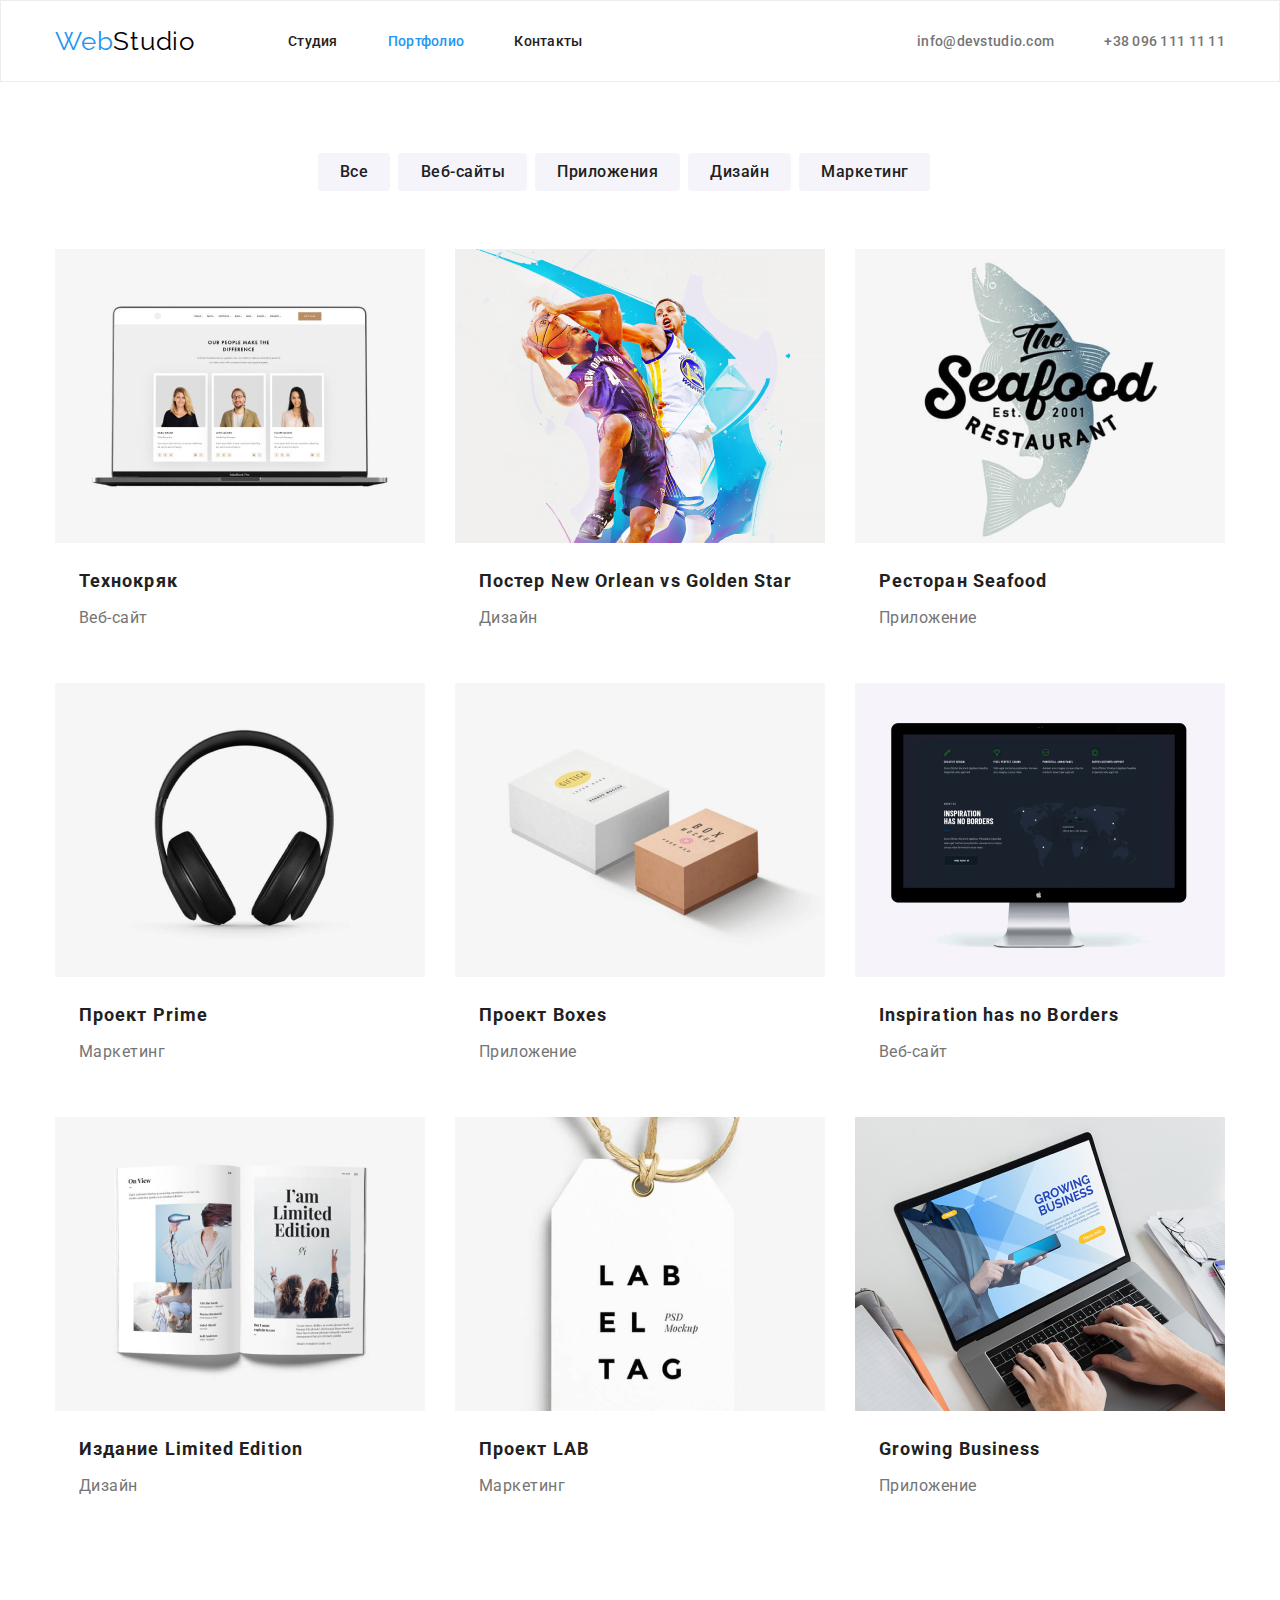
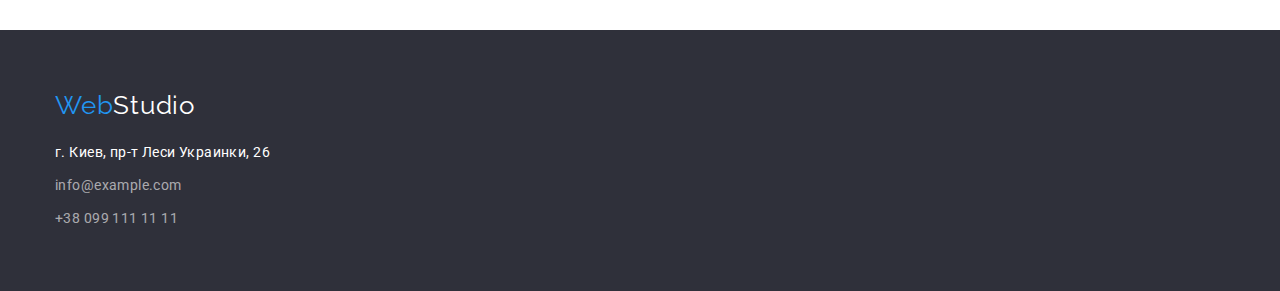
==== portfolio.html @ e7cd5121 "Add files" ====
<!DOCTYPE html>
<html lang="ru">
<head>
    <meta charset="UTF-8">
    <meta name="viewport" content="width=device-width, initial-scale=1.0">
    <title>portfolio</title>
    <link rel="stylesheet" href="./css/modern-normalize.css">
    <link rel="stylesheet" href="./css/style.css">
    <link rel="preconnect" href="https://fonts.gstatic.com">
    <link href="https://fonts.googleapis.com/css2?family=Raleway:wght@700&family=Roboto:wght@400;500;700;900&display=swap" rel="stylesheet">
</head>
<body>
    <header class="header">
        <div class="container">
            <nav class="navigation">
                <a lang="en" class="logo" href="./index.html">Web<span class="logo logo-studio">Studio</span></a>
                <ul class="navigation-list">
                    <li class="navigation-list-item">
                        <a class="navigation-list-link" href="./index.html">Студия</a>
                    </li>
                    <li class="navigation-list-item">
                        <a class="current-link" href="./portfolio.html">Портфолио</a>
                    </li>
                    <li class="navigation-list-item">
                        <a class="navigation-list-link" href="#">Контакты</a>
                    </li>
                </ul>
            </nav>
                <ul class="contacts-list">
                    <li class="contacts-list-item" >
                        <a class="contacts-list-link" href="mailto:info@devstudio.com">info@devstudio.com</a>
                    </li>
                    <li class="contacts-list-item">
                        <a class="contacts-list-link" href="tel:+380961111111">+38 096 111 11 11</a>
                    </li>
                </ul>
            </div>
    </header>
    <main>
        <!--Portfolio-->
        <section class="portfolio-general">
            <div class="container">
                <h1 hidden>Каталог работ</h1>
                <ul class="filter-list">
                    <li class="filter-list-item">
                        <button class="filter-btn" type="button">Все</button>
                    </li>
                    <li class="filter-list-item">
                        <button class="filter-btn web" type="button">Веб-сайты</button>
                    </li>
                    <li class="filter-list-item">
                        <button class="filter-btn" type="button">Приложения</button>
                    </li>
                    <li class="filter-list-item">
                        <button class="filter-btn" type="button">Дизайн</button>
                    </li>
                    <li class="filter-list-item">
                        <button class="filter-btn" type="button">Маркетинг</button>
                    </li>
                </ul>
                <ul class="portfolio-list">
                    <li class="portfolio-list-item">
                        <a class="portfolio-list-link" href="#">
                            <img src="./images/portfolio/project-first.jpg" alt="ноутбук">
                            <div class="portfolio-element">
                                <h2 class="portfolio-list-title">Технокряк</h2>
                                <p class="portfolio-list-description">Веб-сайт</p>
                            </div>      
                        </a>
                    </li>
                    <li class="portfolio-list-item">
                        <a class="portfolio-list-link" href="#">
                            <img src="./images/portfolio/project-second.jpg" alt="баскетболисты">
                            <div class="portfolio-element">
                                <h2 class="portfolio-list-title">Постер <span lang="en">New Orlean vs Golden Star</span></h2>
                                <p class="portfolio-list-description">Дизайн</p>
                            </div>
                        </a>
                    </li>
                    <li class="portfolio-list-item">
                        <a class="portfolio-list-link" href="#">
                            <img src="./images/portfolio/project-third.jpg" alt="логотип ресторана">
                            <div class="portfolio-element">
                                <h2 class="portfolio-list-title">Ресторан <span lang="en">Seafood</span></h2>
                                <p class="portfolio-list-description">Приложение</p>
                            </div>
                        </a>
                    </li>
                    <li class="portfolio-list-item">
                        <a class="portfolio-list-link" href="#">
                            <img src="./images/portfolio/project-fourth.jpg" alt="наушники">
                            <div class="portfolio-element">
                                <h2 class="portfolio-list-title">Проект <span lang="en">Prime</span></h2>
                                <p class="portfolio-list-description">Маркетинг</p>
                            </div>                          
                        </a>
                    </li>
                    <li class="portfolio-list-item">
                        <a class="portfolio-list-link" href="#">
                            <img src="./images/portfolio/project-fifth.jpg" alt=" две коробки">
                            <div class="portfolio-element">
                                <h2 class="portfolio-list-title">Проект <span lang="en">Boxes</span></h2>
                                <p class="portfolio-list-description">Приложение</p>
                            </div>
                        </a>
                    </li>
                    <li class="portfolio-list-item">
                        <a class="portfolio-list-link" href="#">
                            <img src="./images/portfolio/project-sixth.jpg" alt="компьютер моноблок">
                            <div class="portfolio-element">
                                <h2 class="portfolio-list-title"><span lang="en">Inspiration has no Borders</span></h2>
                                <p class="portfolio-list-description">Веб-сайт</p>
                            </div>
                        </a>
                    </li>
                    <li class="portfolio-list-item">
                        <a class="portfolio-list-link" href="#">
                            <img src="./images/portfolio/project-seventh.jpg" alt="раскрытая книга">
                            <div class="portfolio-element">
                                <h2 class="portfolio-list-title">Издание <span lang="en">Limited Edition</span></h2>
                                <p class="portfolio-list-description">Дизайн</p>
                            </div>
                        </a>
                    </li>
                    <li class="portfolio-list-item">
                        <a class="portfolio-list-link" href="#">
                            <img src="./images/portfolio/project-eighth.jpg" alt="ярлык">
                            <div class="portfolio-element">
                                <h2 class="portfolio-list-title">Проект <span lang="en">LAB</span></h2>
                                <p class="portfolio-list-description">Маркетинг</p>
                            </div>
                        </a>
                    </li>
                    <li class="portfolio-list-item">
                        <a class="portfolio-list-link" href="#">
                            <img src="./images/portfolio/project-ninth.jpg" alt="работа на ноутбуке">
                            <div class="portfolio-element">
                                <h2 class="portfolio-list-title"><span lang="en">Growing Business</span></h2>
                                <p class="portfolio-list-description">Приложение</p>
                            </div>                         
                        </a>
                    </li>
                </ul>
            </div>
        </section>
    </main>
    <footer class="footer">
        <div class="container">
            <a lang="en" class="logo" href="./index.html">Web<span class="logo logo-studio-footer">Studio</span></a>
            <address class="address-block">
                <p class="address">г. Киев, пр-т Леси Украинки, 26</p>
                <ul class="contacts-footer-list">
                    <li class="contacts-footer-element">
                        <a class="contacts-footer-item" href="#">info@example.com</a> 
                    </li>
                    <li class="contacts-footer-element">
                        <a class="contacts-footer-item" href="#">+38 099 111 11 11</a>
                    </li>
                </ul>
            </address>
        </div>
    </footer>
    </body>
</html>
---- css/style.css ----
/*======Переменные======*/
:root {
    --main-color: #FFFFFF;
    --logo-studio-header-color: #000000;
    --header-hero-footer-bg-color: #2F303A;
    --accent-color: #2196F3;
    --description-color: #757575;
    --title-and-nav-font-color: #212121;
    --bg-color-secondary: #F5F4FA;
    --common-font-size: 16px;
    --contact-footer-color: #ffffff99;
    --border-color: #ECECEC;
}

/*======Наследуемые стили======*/
body {
    font-family: 'Roboto', sans-serif;
    letter-spacing: 0.03em;
    background-color: var(--main-color);
}

h1,
h2,
h3,
h4,
h5,
h6,
p {
    margin: 0;
}

ul,
ol {
    margin: 0;
    padding: 0;
}

img {
    display: block;
}

.container {
    width: 1200px;
    padding-left: 15px;
    padding-right: 15px;
    margin-left: auto;
    margin-right: auto;
}

/*======Шапка сайта======*/
.header .container {
    display: flex;
    align-items: center;
}

.header{
    background: var(--main-color);
    border: 1px solid var(--border-color);
}

.logo {
    font-family: 'Raleway';
    text-decoration: none;
    font-size: 26px;
    line-height: 1.192;
    letter-spacing: 0.03em;
    color: var(--accent-color);
}

.logo-studio {
    color: var(--logo-studio-header-color);
    margin-right: 93px;
}

.navigation-list-link,
.current-link,
.contacts-list-link {
    display: inline-block;
    padding-top: 32px;
    padding-bottom: 32px;

    font-weight: 500;
    font-size: 14px;
    line-height: 1.143;
    letter-spacing: 0.02em;
    color: var(--title-and-nav-font-color);
    text-decoration: none;
}

.navigation {
    display: flex;
    align-items: center;
}

.navigation-list {
    display: flex;
    align-items: center;
}

.navigation-list-item:not(:last-child) {
    margin-right: 50px;
}

.navigation-list-link:hover,
.navigation-list-link:focus {
    color: var(--accent-color);
}

.current-link {
    color: var(--accent-color);
}

.contacts-list {
    display: flex;
    margin-left: auto;
}

.contacts-list-link {
    color: var(--description-color);
}

.contacts-list-item:not(:last-child) {
    margin-right: 50px;
}

.contacts-list-link:hover,
.contacts-list-link:focus {
    color: var(--accent-color);
}

/*======Поля секций======*/
.section-padding {
    padding-top: 94px;
    padding-bottom: 94px;
}

/*======Герой======*/
.hero {
    background-color: var(--header-hero-footer-bg-color);
}

.hero .container {
    text-align: center;
    padding: 200px 252px;
}

.main-title {
    margin-bottom: 30px;
    font-weight: 900;
    font-size: 44px;
    line-height: 1.363;
    letter-spacing: 0.06em;
    text-transform: uppercase;
    color: var(--main-color);
}

.order-btn {
    padding: 10px 32px;
    border: none;
    border-radius: 4px;

    font-weight: 700;
    font-size: var(--common-font-size);
    line-height: 1.875;
    letter-spacing: 0.06em;
    color: var(--main-color);
    background-color: var(--accent-color);
    cursor: pointer;
}

/*======Особенности работы======*/
.hide-title {
    display: none;
}

.features-list {
    display: flex;
}

.features-list-item:not(:last-child) {
    margin-right: 30px;

}

.features-list-title {
    padding-bottom: 10px;

    font-weight: 700;
    font-size: 14px;
    line-height: 1.143;
    letter-spacing: 0.03em;
    text-transform: uppercase;
    color: var(--title-and-nav-font-color);
}

.features-list-description {
    width: 270px;
    height: 75px; 

    font-weight: 400;
    font-size: 14px;
    line-height: 1.714;
    letter-spacing: 0.03em;
    color: var(--description-color);
}

/*======Чем занимаемся======*/
.activity {
    padding-bottom: 94px;
}

.activity .container {
    text-align: center;
}

.activity-title {
    margin-bottom: 50px;
    font-weight: 700;
    font-size: 36px;
    line-height: 1.167;
    letter-spacing: 0.03em;
    color: var(--title-and-nav-font-color);
}

.activity-list {
    display: flex;
    margin: -15px;
}

.activity-list-item {
    margin: 15px;
}

/*======Команда======*/
.team {
    background-color: var(--bg-color-secondary);
}

.team .container {
    text-align: center;
}

.team-title {
    margin-bottom: 50px;
    font-weight: 700;
    font-size: 36px;
    line-height: 1.167;
    letter-spacing: 0.03em;
    color: var(--title-and-nav-font-color);
    }

.team-members-list{
    display: flex;
}

.team-member-title {
    margin-bottom: 10px;
    font-weight: 500;
    font-size: var(--common-font-size);
    line-height: 1.188;
    letter-spacing: 0.03em;
    color: var(--title-and-nav-font-color);
    }

.team-member-position {
    font-weight: 400;
    font-size: var(--common-font-size);
    line-height: 1.188;
    letter-spacing: 0.03em;
    color: var(--description-color);
}

.member-card {
    padding-top: 30px;
    padding-bottom: 30px;
    padding-right: auto;
    padding-left: auto;
}

.team-element {
    width: calc((100% - 90px) / 4);
    margin-right: 30px;
}

.team-element:nth-child(4n) {
    margin-right: 0;
}

/*======Подвал======*/
.footer .container {
    padding-top: 60px;
    padding-bottom: 60px;
}

.footer {
    background-color: var(--header-hero-footer-bg-color);
}

.logo-studio-footer {
    color: var(--main-color);
}

.address,
.contacts-footer-item {
    font-weight: 400;
    font-size: 14px;
    font-style: normal;
    line-height: 1.714;
    letter-spacing: 0.03em;
    color: var(--main-color);
}

.address-block {
    margin-top: 20px;
}

.contacts-footer-item {
    color: var(--contact-footer-color);
    text-decoration: none;
} 

.contacts-footer-item:hover,
.contacts-footer-item:focus {
    color: var(--accent-color);
}

.contacts-footer-element {
    margin-top: 9px;
}

/*======Стили списков на странице======*/

ul[class*="list"] {
    list-style: none;
}

/* =========================PORTFOLIO=========================== */

/*======Фильтр======*/
.portfolio-general {
    padding-top: 71px;
    padding-bottom: 109px;
}

.filter-list {
    display: flex;
    padding-bottom: 58px;
    padding-left: 263px;
    padding-right: 300px;
}

.filter-list-item:not(:last-child) {
    margin-right: 8px;
}

.filter-btn {
    padding: 6px 22px;
    border: none;
    border-radius: 4px;

    font-weight: 500;
    font-size: var(--common-font-size);
    line-height: 1.625;
    text-align: center;
    letter-spacing: 0.03em;
    color: var(--title-and-nav-font-color);
    background-color: var(--bg-color-secondary);
    cursor: pointer;
}

.web {
    min-width: 129px;
}

.filter-btn:hover,
.filter-btn:focus {
    background-color: var(--accent-color);
    color: var(--main-color);
}

/*======Портфолио======*/
.portfolio-list-link {
    text-decoration: none;
}

.portfolio-list-title {
    margin-bottom: 4px;
    font-weight: 700;
    font-size: 18px;
    line-height: 2;
    letter-spacing: 0.06em;
    color: var(--title-and-nav-font-color);
}

.portfolio-list-description {
    font-weight: 400;
    font-size: var(--common-font-size);
    line-height: 1.875;
    letter-spacing: 0.03em;
    color: var(--description-color);
}

.portfolio-list {
    display: flex;
    flex-wrap: wrap;
}

.portfolio-list-item {
    width: calc((100% - 60px ) / 3);
    margin-right: 30px;
    margin-bottom: 30px;
}

.portfolio-list-item:nth-child(3n) {
    margin-right: 0;
}

.portfolio-list-item:nth-last-child(-n + 3) {
    margin-bottom: 0;
}

.portfolio-element {
    padding-top: 20px;
    padding-bottom: 20px;
    padding-left: 24px;
}
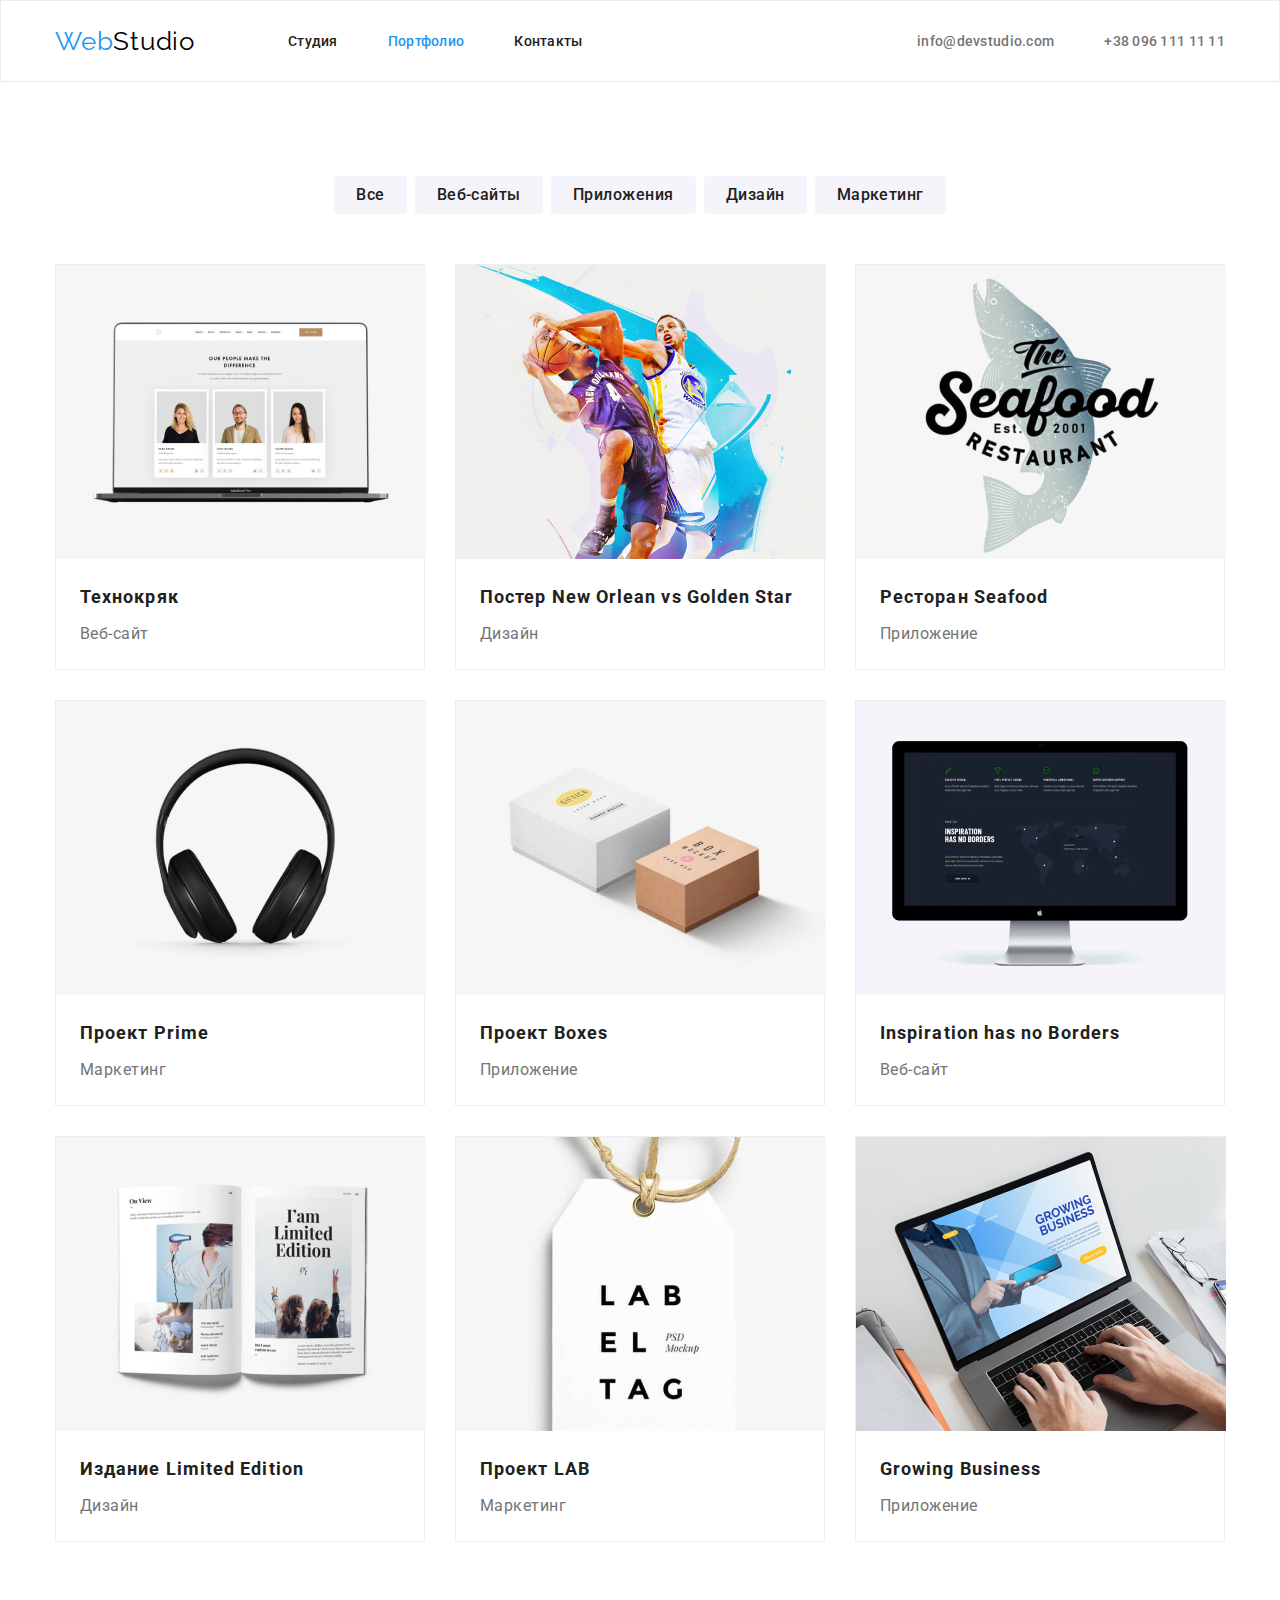
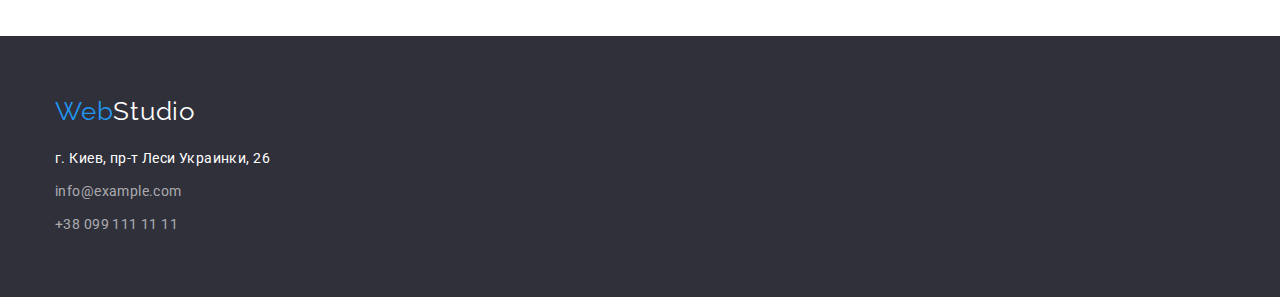
==== commit 8dc23fbd: "Upgrade files" ====
--- a/portfolio.html
+++ b/portfolio.html
@@ -38,7 +38,7 @@
     </header>
     <main>
         <!--Portfolio-->
-        <section class="portfolio-general">
+        <section class="portfolio-general  section-padding">
             <div class="container">
                 <h1 hidden>Каталог работ</h1>
                 <ul class="filter-list">
@@ -46,7 +46,7 @@
                         <button class="filter-btn" type="button">Все</button>
                     </li>
                     <li class="filter-list-item">
-                        <button class="filter-btn web" type="button">Веб-сайты</button>
+                        <button class="filter-btn" type="button">Веб-сайты</button>
                     </li>
                     <li class="filter-list-item">
                         <button class="filter-btn" type="button">Приложения</button>
--- a/css/style.css
+++ b/css/style.css
@@ -9,7 +9,8 @@
     --bg-color-secondary: #F5F4FA;
     --common-font-size: 16px;
     --contact-footer-color: #ffffff99;
-    --border-color: #ECECEC;
+    --border-header-color: #ECECEC;
+    --border-items-color: #EEEEEE;
 }
 
 /*======Наследуемые стили======*/
@@ -55,7 +56,7 @@
 
 .header{
     background: var(--main-color);
-    border: 1px solid var(--border-color);
+    border: 1px solid var(--border-header-color);
 }
 
 .logo {
@@ -337,16 +338,10 @@
 /* =========================PORTFOLIO=========================== */
 
 /*======Фильтр======*/
-.portfolio-general {
-    padding-top: 71px;
-    padding-bottom: 109px;
-}
-
 .filter-list {
     display: flex;
-    padding-bottom: 58px;
-    padding-left: 263px;
-    padding-right: 300px;
+    justify-content: center;
+    padding-bottom: 50px;
 }
 
 .filter-list-item:not(:last-child) {
@@ -366,10 +361,6 @@
     color: var(--title-and-nav-font-color);
     background-color: var(--bg-color-secondary);
     cursor: pointer;
-}
-
-.web {
-    min-width: 129px;
 }
 
 .filter-btn:hover,
@@ -409,6 +400,7 @@
     width: calc((100% - 60px ) / 3);
     margin-right: 30px;
     margin-bottom: 30px;
+    border: 1px solid var(--border-items-color);
 }
 
 .portfolio-list-item:nth-child(3n) {
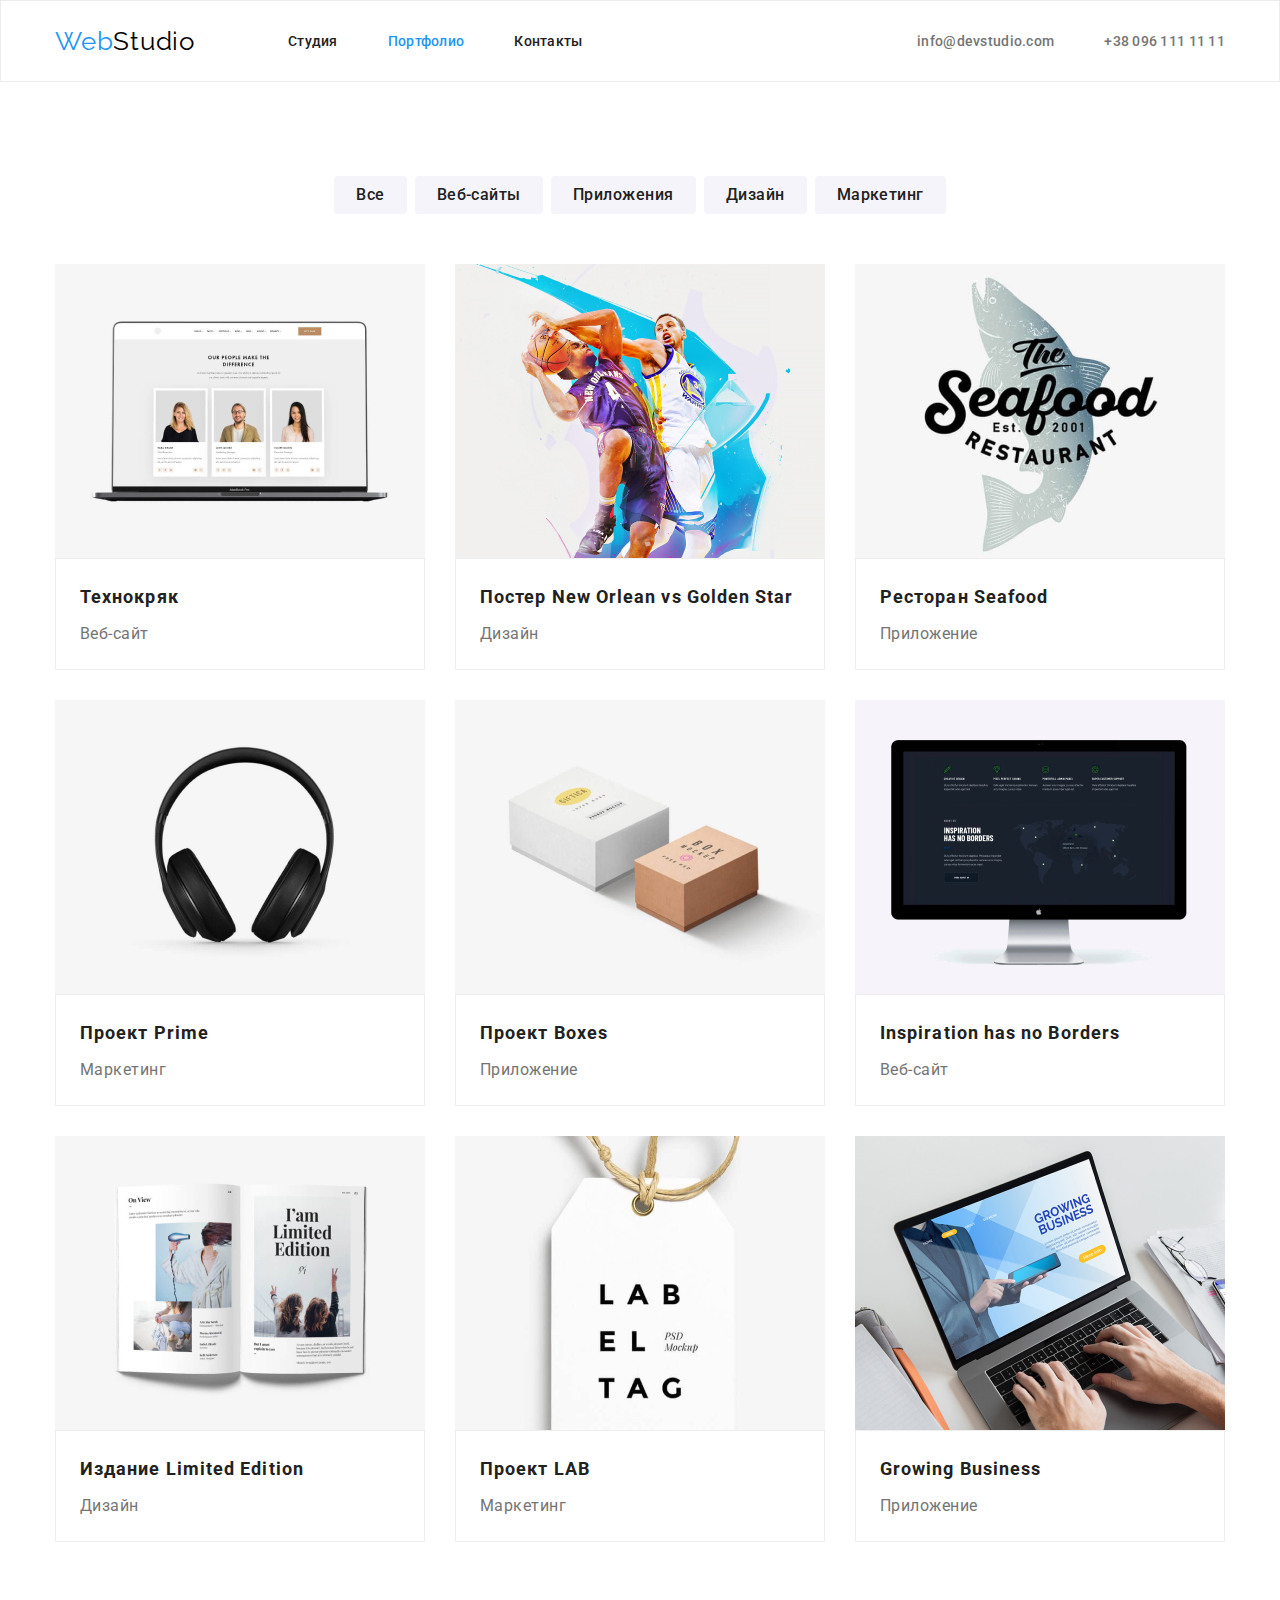
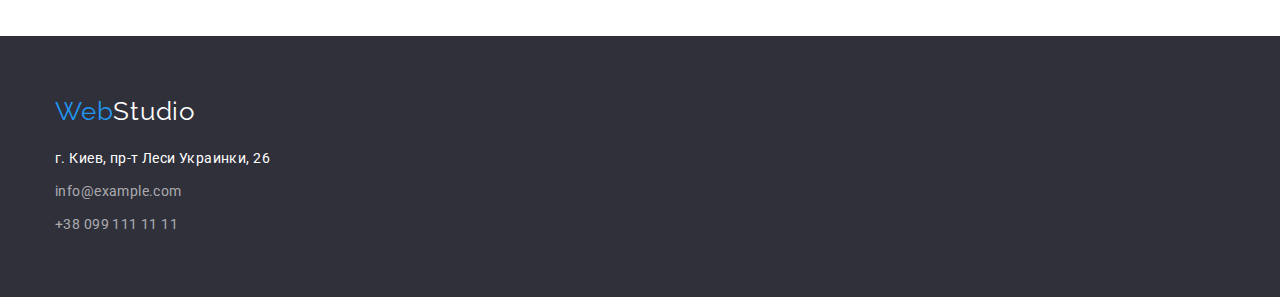
==== commit a85d42d8: "Upgrade file" ====
--- a/portfolio.html
+++ b/portfolio.html
@@ -13,7 +13,7 @@
     <header class="header">
         <div class="container">
             <nav class="navigation">
-                <a lang="en" class="logo" href="./index.html">Web<span class="logo logo-studio">Studio</span></a>
+                <a lang="en" class="logotype" href="./index.html">Web<span class="logo-studio">Studio</span></a>
                 <ul class="navigation-list">
                     <li class="navigation-list-item">
                         <a class="navigation-list-link" href="./index.html">Студия</a>
@@ -61,8 +61,8 @@
                 <ul class="portfolio-list">
                     <li class="portfolio-list-item">
                         <a class="portfolio-list-link" href="#">
-                            <img src="./images/portfolio/project-first.jpg" alt="ноутбук">
-                            <div class="portfolio-element">
+                            <img src="./images/portfolio/project-first.jpg" alt="ноутбук" width="370" height="294">
+                            <div class="portfolio-card-container">
                                 <h2 class="portfolio-list-title">Технокряк</h2>
                                 <p class="portfolio-list-description">Веб-сайт</p>
                             </div>      
@@ -70,8 +70,8 @@
                     </li>
                     <li class="portfolio-list-item">
                         <a class="portfolio-list-link" href="#">
-                            <img src="./images/portfolio/project-second.jpg" alt="баскетболисты">
-                            <div class="portfolio-element">
+                            <img src="./images/portfolio/project-second.jpg" alt="баскетболисты" width="370" height="294">
+                            <div class="portfolio-card-container">
                                 <h2 class="portfolio-list-title">Постер <span lang="en">New Orlean vs Golden Star</span></h2>
                                 <p class="portfolio-list-description">Дизайн</p>
                             </div>
@@ -79,8 +79,8 @@
                     </li>
                     <li class="portfolio-list-item">
                         <a class="portfolio-list-link" href="#">
-                            <img src="./images/portfolio/project-third.jpg" alt="логотип ресторана">
-                            <div class="portfolio-element">
+                            <img src="./images/portfolio/project-third.jpg" alt="логотип ресторана" width="370" height="294">
+                            <div class="portfolio-card-container">
                                 <h2 class="portfolio-list-title">Ресторан <span lang="en">Seafood</span></h2>
                                 <p class="portfolio-list-description">Приложение</p>
                             </div>
@@ -88,8 +88,8 @@
                     </li>
                     <li class="portfolio-list-item">
                         <a class="portfolio-list-link" href="#">
-                            <img src="./images/portfolio/project-fourth.jpg" alt="наушники">
-                            <div class="portfolio-element">
+                            <img src="./images/portfolio/project-fourth.jpg" alt="наушники" width="370" height="294">
+                            <div class="portfolio-card-container">
                                 <h2 class="portfolio-list-title">Проект <span lang="en">Prime</span></h2>
                                 <p class="portfolio-list-description">Маркетинг</p>
                             </div>                          
@@ -97,8 +97,8 @@
                     </li>
                     <li class="portfolio-list-item">
                         <a class="portfolio-list-link" href="#">
-                            <img src="./images/portfolio/project-fifth.jpg" alt=" две коробки">
-                            <div class="portfolio-element">
+                            <img src="./images/portfolio/project-fifth.jpg" alt=" две коробки" width="370" height="294">
+                            <div class="portfolio-card-container">
                                 <h2 class="portfolio-list-title">Проект <span lang="en">Boxes</span></h2>
                                 <p class="portfolio-list-description">Приложение</p>
                             </div>
@@ -106,8 +106,8 @@
                     </li>
                     <li class="portfolio-list-item">
                         <a class="portfolio-list-link" href="#">
-                            <img src="./images/portfolio/project-sixth.jpg" alt="компьютер моноблок">
-                            <div class="portfolio-element">
+                            <img src="./images/portfolio/project-sixth.jpg" alt="компьютер моноблок" width="370" height="294">
+                            <div class="portfolio-card-container">
                                 <h2 class="portfolio-list-title"><span lang="en">Inspiration has no Borders</span></h2>
                                 <p class="portfolio-list-description">Веб-сайт</p>
                             </div>
@@ -115,8 +115,8 @@
                     </li>
                     <li class="portfolio-list-item">
                         <a class="portfolio-list-link" href="#">
-                            <img src="./images/portfolio/project-seventh.jpg" alt="раскрытая книга">
-                            <div class="portfolio-element">
+                            <img src="./images/portfolio/project-seventh.jpg" alt="раскрытая книга" width="370" height="294">
+                            <div class="portfolio-card-container">
                                 <h2 class="portfolio-list-title">Издание <span lang="en">Limited Edition</span></h2>
                                 <p class="portfolio-list-description">Дизайн</p>
                             </div>
@@ -124,8 +124,8 @@
                     </li>
                     <li class="portfolio-list-item">
                         <a class="portfolio-list-link" href="#">
-                            <img src="./images/portfolio/project-eighth.jpg" alt="ярлык">
-                            <div class="portfolio-element">
+                            <img src="./images/portfolio/project-eighth.jpg" alt="ярлык" width="370" height="294">
+                            <div class="portfolio-card-container">
                                 <h2 class="portfolio-list-title">Проект <span lang="en">LAB</span></h2>
                                 <p class="portfolio-list-description">Маркетинг</p>
                             </div>
@@ -133,8 +133,8 @@
                     </li>
                     <li class="portfolio-list-item">
                         <a class="portfolio-list-link" href="#">
-                            <img src="./images/portfolio/project-ninth.jpg" alt="работа на ноутбуке">
-                            <div class="portfolio-element">
+                            <img src="./images/portfolio/project-ninth.jpg" alt="работа на ноутбуке" width="370" height="294">
+                            <div class="portfolio-card-container">
                                 <h2 class="portfolio-list-title"><span lang="en">Growing Business</span></h2>
                                 <p class="portfolio-list-description">Приложение</p>
                             </div>                         
@@ -146,7 +146,7 @@
     </main>
     <footer class="footer">
         <div class="container">
-            <a lang="en" class="logo" href="./index.html">Web<span class="logo logo-studio-footer">Studio</span></a>
+            <a lang="en" class="logotype-footer" href="./index.html">Web<span class="logo-studio-footer">Studio</span></a>
             <address class="address-block">
                 <p class="address">г. Киев, пр-т Леси Украинки, 26</p>
                 <ul class="contacts-footer-list">
--- a/css/style.css
+++ b/css/style.css
@@ -59,7 +59,8 @@
     border: 1px solid var(--border-header-color);
 }
 
-.logo {
+
+.logotype, .logotype-footer {
     font-family: 'Raleway';
     text-decoration: none;
     font-size: 26px;
@@ -68,9 +69,12 @@
     color: var(--accent-color);
 }
 
+.logotype {
+    margin-right: 93px;
+}
+
 .logo-studio {
     color: var(--logo-studio-header-color);
-    margin-right: 93px;
 }
 
 .navigation-list-link,
@@ -183,9 +187,13 @@
 
 }
 
+.features-list-item {
+    width: 270px;
+    height: 101px;
+}
+
 .features-list-title {
-    padding-bottom: 10px;
-
+    margin-bottom: 10px;
     font-weight: 700;
     font-size: 14px;
     line-height: 1.143;
@@ -195,9 +203,6 @@
 }
 
 .features-list-description {
-    width: 270px;
-    height: 75px; 
-
     font-weight: 400;
     font-size: 14px;
     line-height: 1.714;
@@ -272,6 +277,7 @@
 }
 
 .member-card {
+    align-content: center;
     padding-top: 30px;
     padding-bottom: 30px;
     padding-right: auto;
@@ -281,6 +287,8 @@
 .team-element {
     width: calc((100% - 90px) / 4);
     margin-right: 30px;
+    background: var(--main-color);
+    border-radius: 0px 0px 4px 4px;
 }
 
 .team-element:nth-child(4n) {
@@ -288,13 +296,10 @@
 }
 
 /*======Подвал======*/
-.footer .container {
+.footer {
+    background-color: var(--header-hero-footer-bg-color);
     padding-top: 60px;
     padding-bottom: 60px;
-}
-
-.footer {
-    background-color: var(--header-hero-footer-bg-color);
 }
 
 .logo-studio-footer {
@@ -325,7 +330,11 @@
     color: var(--accent-color);
 }
 
-.contacts-footer-element {
+.contacts-footer-list {
+    margin-top: 9px;
+}
+
+.contacts-footer-element:not(:first-child) {
     margin-top: 9px;
 }
 
@@ -397,22 +406,24 @@
 }
 
 .portfolio-list-item {
-    width: calc((100% - 60px ) / 3);
+    width: calc((100% - 60px ) / 3); 
     margin-right: 30px;
-    margin-bottom: 30px;
-    border: 1px solid var(--border-items-color);
+    margin-bottom: 30px; 
 }
 
 .portfolio-list-item:nth-child(3n) {
-    margin-right: 0;
+    margin-right: 0;  
 }
 
 .portfolio-list-item:nth-last-child(-n + 3) {
-    margin-bottom: 0;
-}
-
-.portfolio-element {
+    margin-bottom: 0; 
+}
+
+.portfolio-card-container {
     padding-top: 20px;
     padding-bottom: 20px;
     padding-left: 24px;
-}+    padding-right: 24px;
+    border: 1px solid var(--border-items-color);
+}
+
